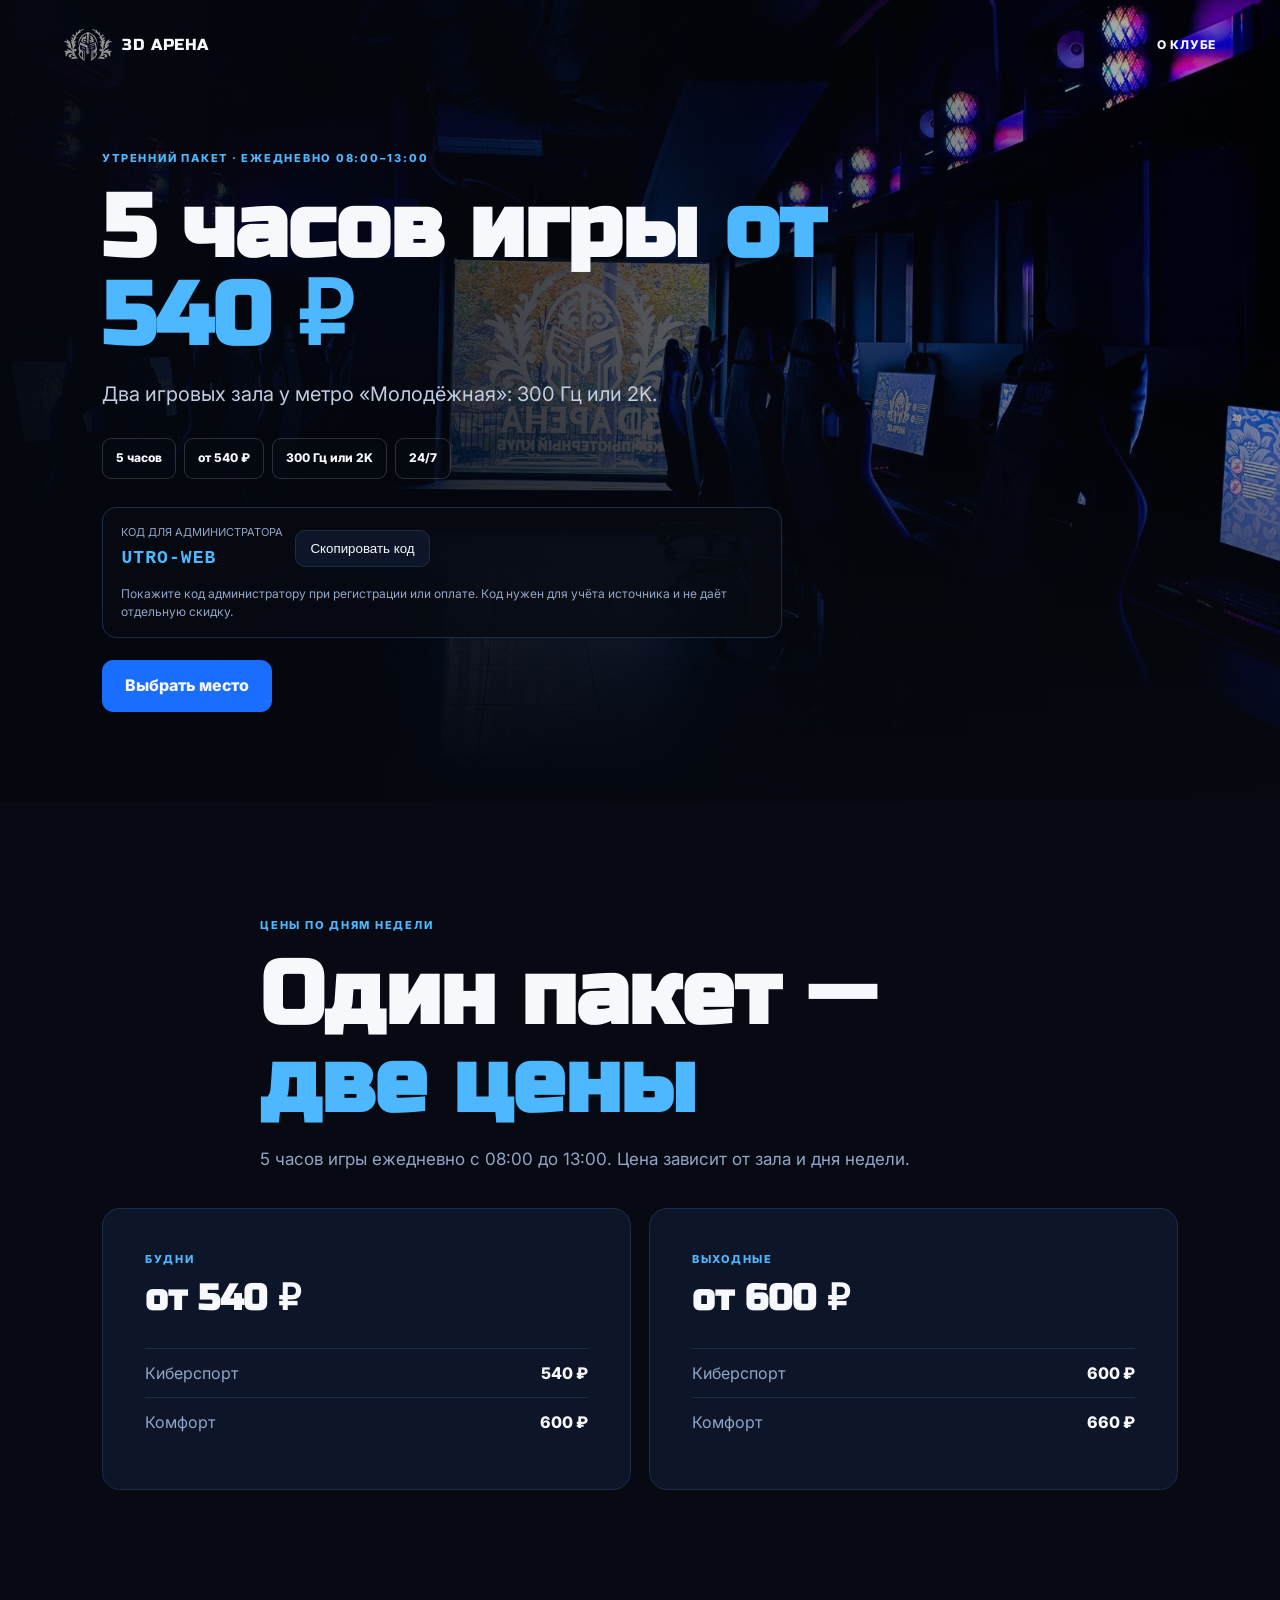
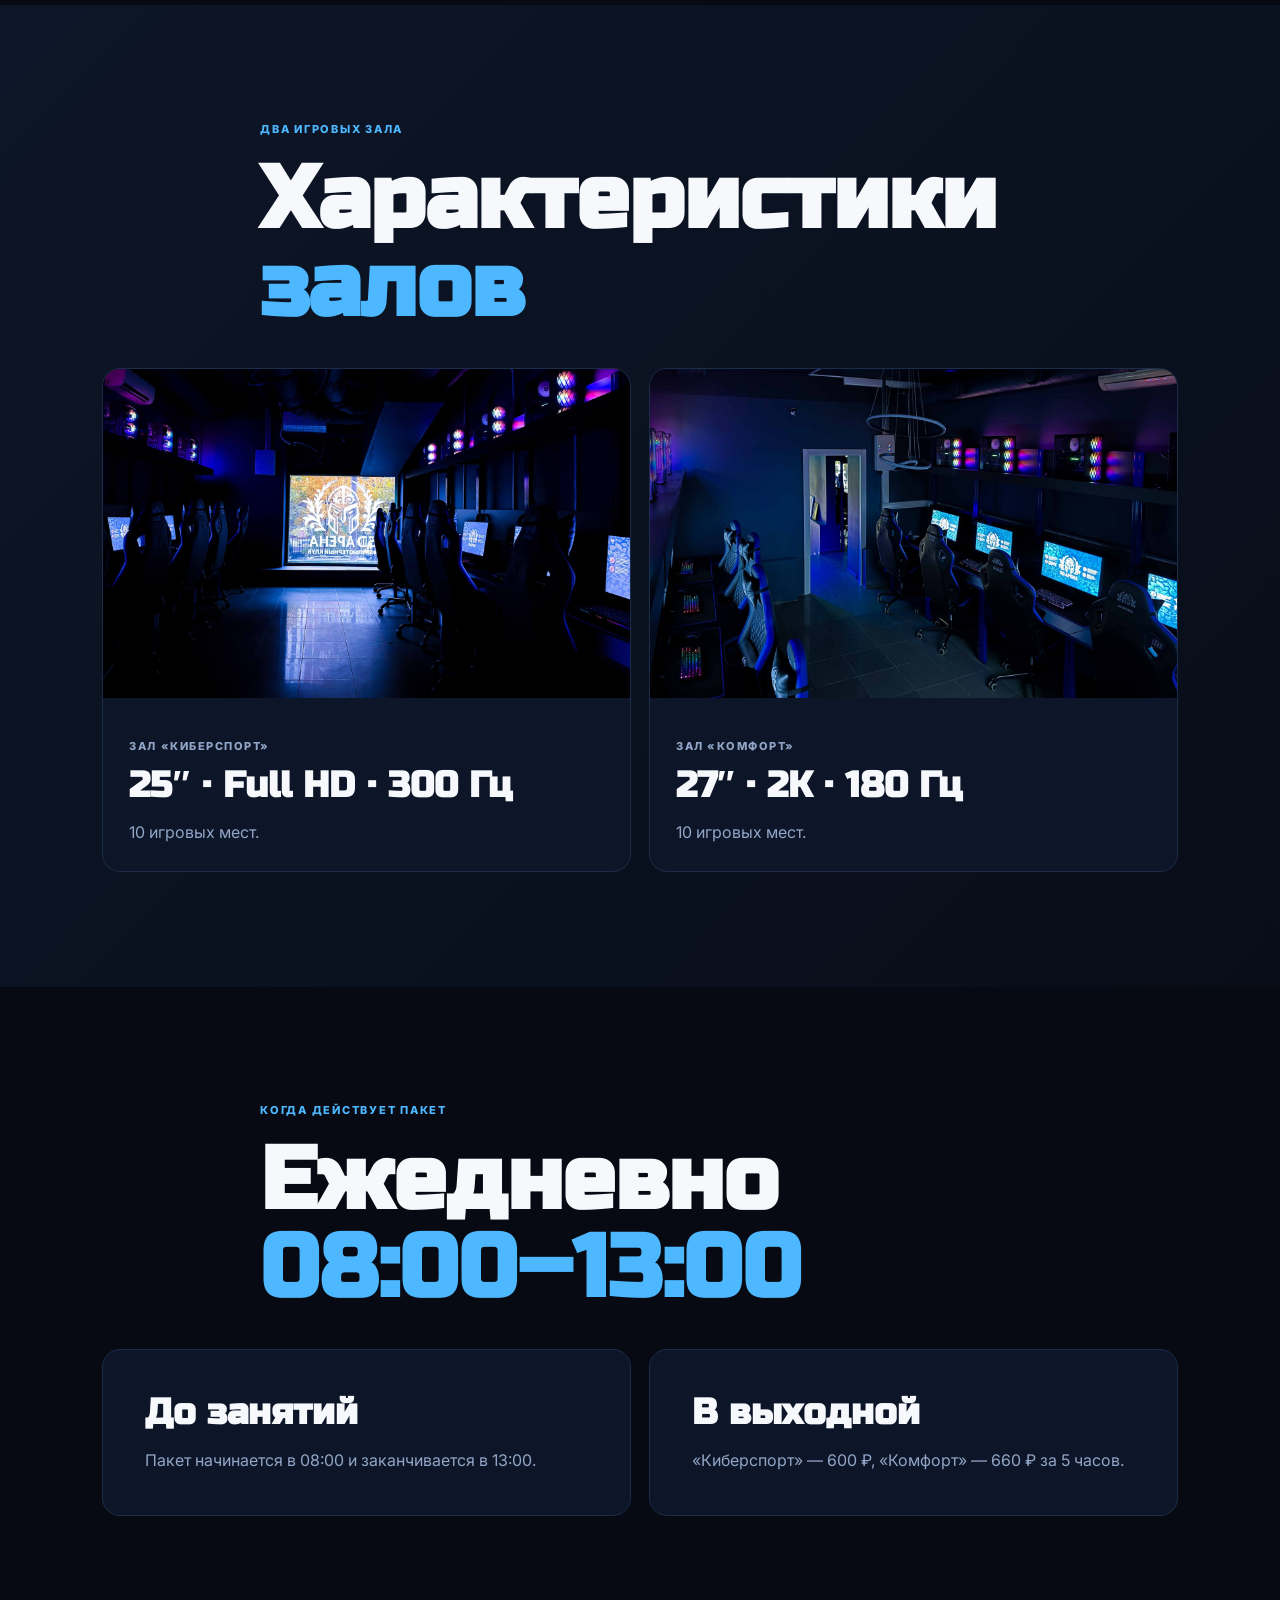
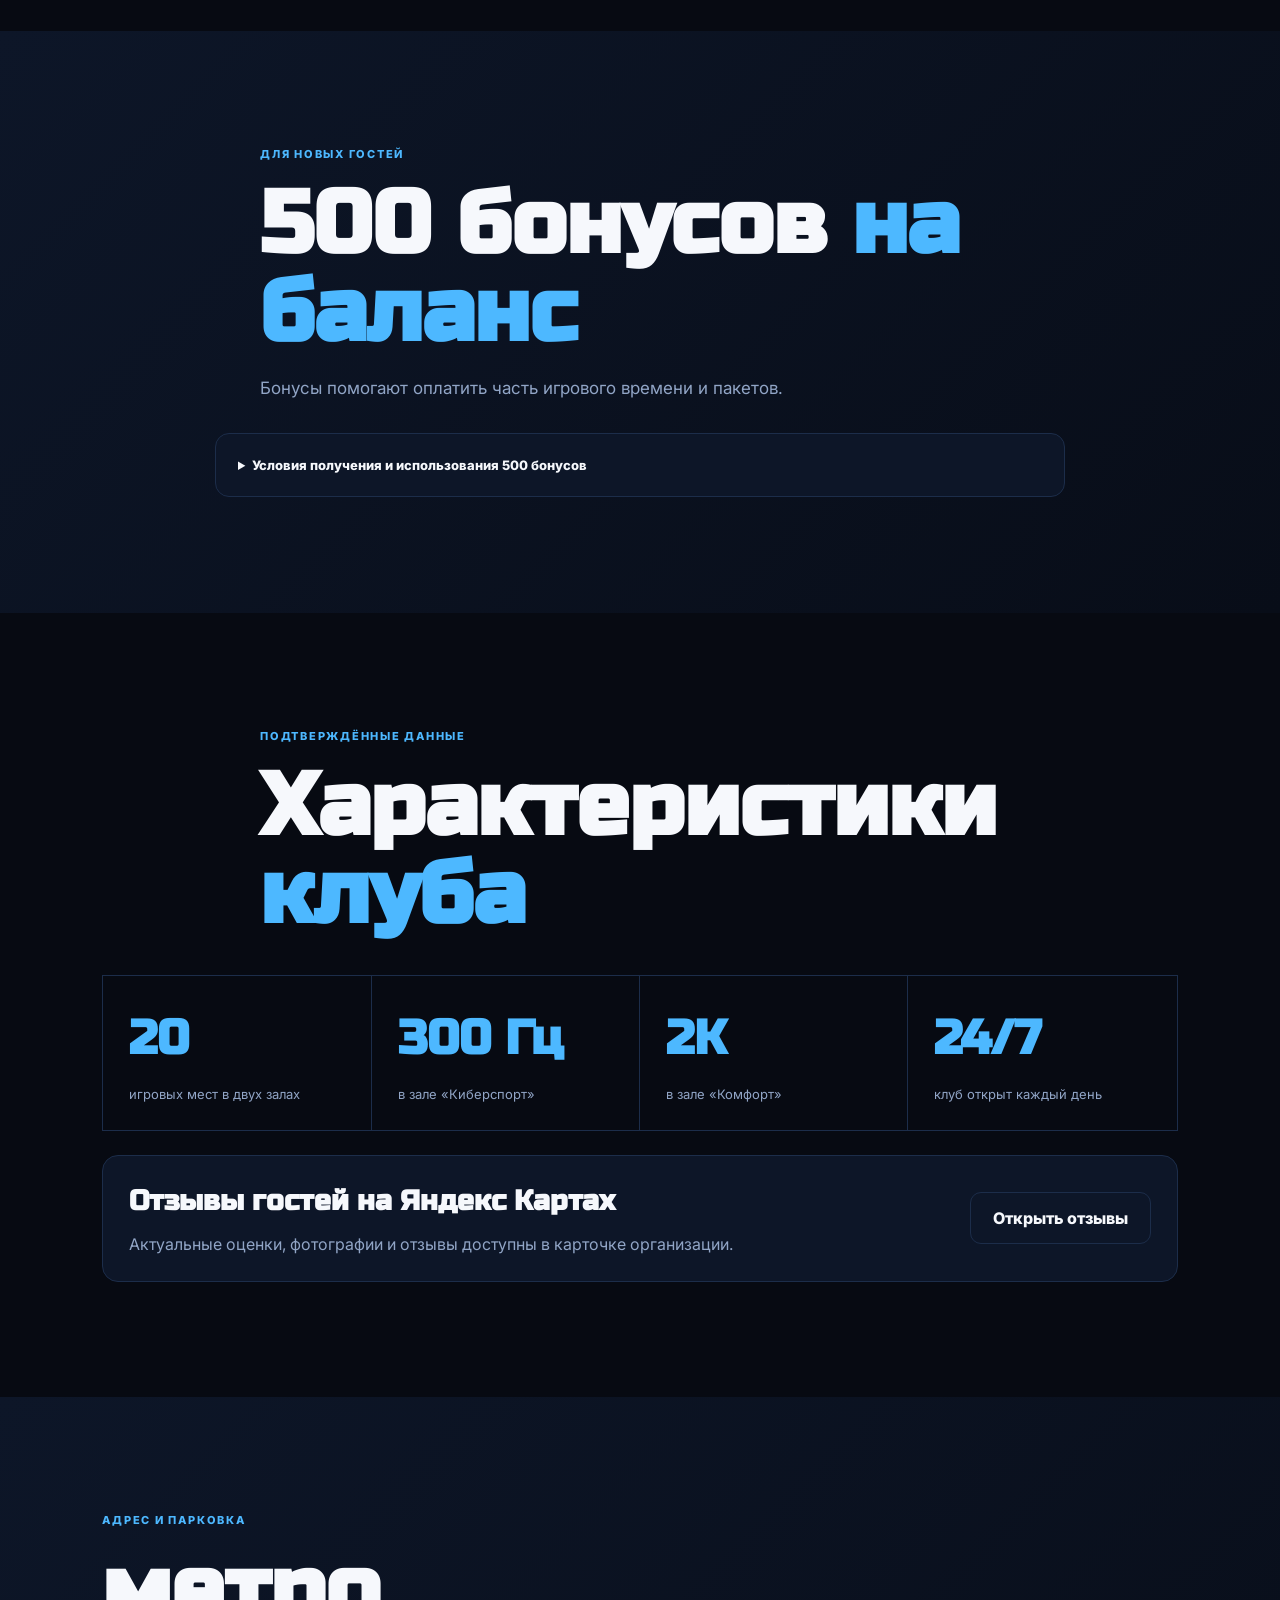
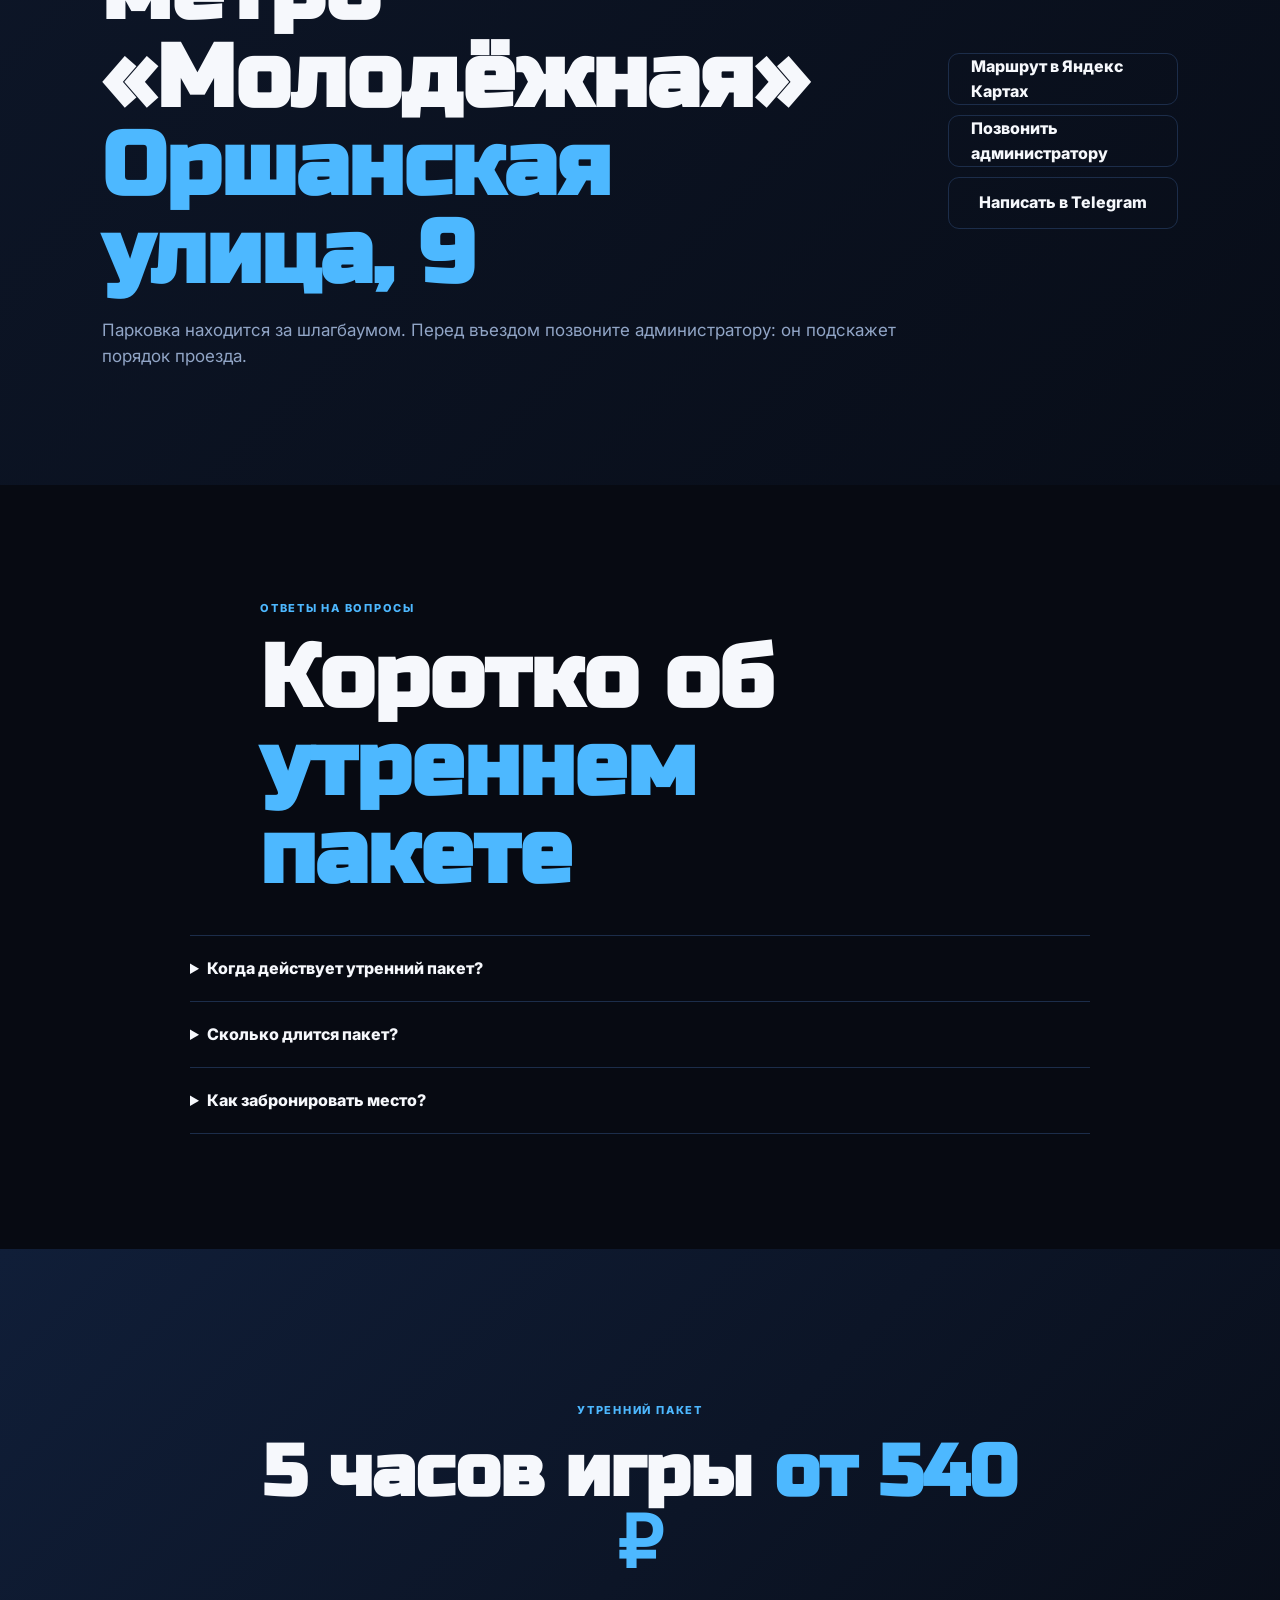
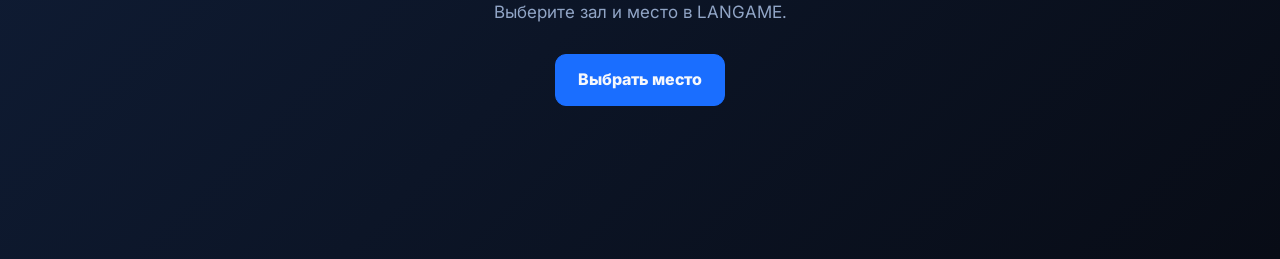
==== utro/index.html @ fc2638ef "feat(marketing): add production morning package landing" ====
<!doctype html>
<html lang="ru">
<head>
  <meta charset="utf-8">
  <meta name="viewport" content="width=device-width,initial-scale=1">
  <meta name="robots" content="index,follow">
  <meta name="theme-color" content="#070a12">
  <title>Утренний пакет — 5 часов от 540 ₽ | 3D АРЕНА</title>
  <meta name="description" content="Утренний пакет 3D АРЕНЫ: 5 часов с 08:00 до 13:00 от 540 ₽. Два игровых зала у метро Молодёжная.">
  <link rel="canonical" href="https://3d-arena.ru/utro/">
  <link rel="icon" href="../favicon.ico">
  <link rel="preconnect" href="https://fonts.googleapis.com">
  <link rel="preconnect" href="https://fonts.gstatic.com" crossorigin>
  <link rel="stylesheet" href="https://fonts.googleapis.com/css2?family=Inter:wght@400;500;600;700;800&family=Russo+One&display=swap">
  <link rel="stylesheet" href="../assets/css/landing.css?v=20260807-1">
  <link rel="stylesheet" href="../assets/css/morning.css?v=20260808-4">
  <script>window.ARENA_METRIKA_ID=110895058;window.ARENA_VK_PIXEL_ID="3781383";</script>
  <!-- Yandex Metrica tag -->
  <script>
    (function(m,e,t,r,i,k,a){m[i]=m[i]||function(){(m[i].a=m[i].a||[]).push(arguments)};
    m[i].l=1*new Date();k=e.createElement(t),a=e.getElementsByTagName(t)[0],k.async=1,k.src=r,a.parentNode.insertBefore(k,a)})
    (window,document,"script","https://mc.yandex.ru/metrika/tag.js","ym");
    ym(110895058,"init",{clickmap:true,trackLinks:true,accurateTrackBounce:true,webvisor:true});
  </script>
  <!-- /Yandex Metrica tag -->
</head>
<body data-page="morning">
  <noscript><div><img src="https://mc.yandex.ru/watch/110895058" style="position:absolute;left:-9999px" alt=""></div></noscript>
  <noscript><div><img src="https://top-fwz1.mail.ru/counter?id=3781383;js=na" style="position:absolute;left:-9999px" alt=""></div></noscript>
  <nav class="lp-nav" aria-label="Навигация утреннего пакета">
    <a class="lp-logo" href="../index.html" aria-label="3D АРЕНА — главная">
      <img src="../assets/brand/mark.svg" alt="">
      <span>3D АРЕНА</span>
    </a>
    <a class="lp-back" href="../index.html">О клубе</a>
  </nav>

  <main>
    <section class="morning-hero" id="morning-offer" aria-labelledby="morning-title">
      <img class="morning-hero__media" src="../images/gallery/hall-01.jpg" alt="Зал «Киберспорт» в 3D АРЕНЕ" width="1600" height="1200" fetchpriority="high">
      <div class="morning-hero__veil" aria-hidden="true"></div>
      <div class="morning-hero__copy">
        <div class="eyebrow">Утренний пакет · ежедневно 08:00–13:00</div>
        <h1 id="morning-title">5 часов игры <em>от 540 ₽</em></h1>
        <p class="morning-lead" data-segment-copy>Два игровых зала у метро «Молодёжная»: 300 Гц или 2K.</p>
        <div class="facts" aria-label="Условия утреннего пакета"><span>5 часов</span><span>от 540 ₽</span><span>300 Гц или 2K</span><span>24/7</span></div>
        <div class="morning-source" aria-label="Код источника визита">
          <div><span>Код для администратора</span><code data-source-code>UTRO-WEB</code></div>
          <button type="button" data-copy-source>Скопировать код</button>
          <p>Покажите код администратору при регистрации или оплате. Код нужен для учёта источника и не даёт отдельную скидку.</p>
        </div>
        <a class="btn btn--primary" data-track="morning_booking_top" href="https://langame.ru/799456996_computerniy_club_3d-arena_moskva/booking" rel="noopener" target="_blank">Выбрать место</a>
      </div>
    </section>

    <section class="morning-section" id="morning-prices" aria-labelledby="prices-title">
      <div class="morning-heading"><div class="eyebrow">Цены по дням недели</div><h2 id="prices-title">Один пакет — <em>две цены</em></h2><p>5 часов игры ежедневно с 08:00 до 13:00. Цена зависит от зала и дня недели.</p></div>
      <div class="morning-price-grid">
        <article class="morning-card"><p class="morning-card__label">Будни</p><h3>от 540 ₽</h3><dl><div><dt>Киберспорт</dt><dd>540 ₽</dd></div><div><dt>Комфорт</dt><dd>600 ₽</dd></div></dl></article>
        <article class="morning-card"><p class="morning-card__label">Выходные</p><h3>от 600 ₽</h3><dl><div><dt>Киберспорт</dt><dd>600 ₽</dd></div><div><dt>Комфорт</dt><dd>660 ₽</dd></div></dl></article>
      </div>
    </section>

    <section class="morning-section morning-section--surface" id="morning-halls" aria-labelledby="halls-title">
      <div class="morning-heading"><div class="eyebrow">Два игровых зала</div><h2 id="halls-title">Характеристики <em>залов</em></h2></div>
      <div class="morning-hall-grid">
        <article class="morning-hall-card"><img src="../images/gallery/hall-01.jpg" alt="Игровые места зала «Киберспорт»" width="1600" height="1200" loading="lazy"><div><p class="morning-card__label">Зал «Киберспорт»</p><h3>25″ · Full HD · 300 Гц</h3><p>10 игровых мест.</p></div></article>
        <article class="morning-hall-card"><img src="../images/gallery/hall-15.jpg" alt="Игровые места зала «Комфорт»" width="1600" height="1200" loading="lazy"><div><p class="morning-card__label">Зал «Комфорт»</p><h3>27″ · 2K · 180 Гц</h3><p>10 игровых мест.</p></div></article>
      </div>
    </section>

    <section class="morning-section" id="morning-audiences" aria-labelledby="audiences-title">
      <div class="morning-heading"><div class="eyebrow">Когда действует пакет</div><h2 id="audiences-title">Ежедневно <em>08:00–13:00</em></h2></div>
      <div class="morning-audience-grid"><article class="morning-card"><h3>До занятий</h3><p>Пакет начинается в 08:00 и заканчивается в 13:00.</p></article><article class="morning-card"><h3>В выходной</h3><p>«Киберспорт» — 600 ₽, «Комфорт» — 660 ₽ за 5 часов.</p></article></div>
    </section>

    <section class="morning-section morning-section--surface" id="morning-bonus" aria-labelledby="bonus-title">
      <div class="morning-heading"><div class="eyebrow">Для новых гостей</div><h2 id="bonus-title">500 бонусов <em>на баланс</em></h2><p>Бонусы помогают оплатить часть игрового времени и пакетов.</p></div>
      <details class="morning-disclosure" data-track-on-open="morning_bonus_terms">
        <summary>Условия получения и использования 500 бонусов</summary>
        <p>500 бонусов доступны после полной регистрации у администратора. Для активации пройдите регистрацию и предъявите документ, подтверждающий личность и возраст. Бонусами можно оплатить до 50% игрового времени и пакетов, кроме ночных.</p>
      </details>
    </section>

    <section class="morning-section" id="morning-proof" aria-labelledby="proof-title">
      <div class="morning-heading"><div class="eyebrow">Подтверждённые данные</div><h2 id="proof-title">Характеристики <em>клуба</em></h2></div>
      <div class="morning-proof"><div><strong>20</strong><span>игровых мест в двух залах</span></div><div><strong>300 Гц</strong><span>в зале «Киберспорт»</span></div><div><strong>2K</strong><span>в зале «Комфорт»</span></div><div><strong>24/7</strong><span>клуб открыт каждый день</span></div></div>
      <aside class="morning-review" aria-label="Отзывы о клубе">
        <div><h3>Отзывы гостей на Яндекс Картах</h3><p>Актуальные оценки, фотографии и отзывы доступны в карточке организации.</p></div>
        <a class="btn" data-track="morning_yandex_reviews" href="https://yandex.ru/maps/org/3d_arena/107910722858/" rel="noopener" target="_blank">Открыть отзывы</a>
      </aside>
    </section>

    <section class="morning-section morning-section--surface" id="morning-route" aria-labelledby="route-title">
      <div class="morning-route"><div><div class="eyebrow">Адрес и парковка</div><h2 id="route-title">метро «Молодёжная»<br><em>Оршанская улица, 9</em></h2><p>Парковка находится за шлагбаумом. Перед въездом позвоните администратору: он подскажет порядок проезда.</p></div><div class="morning-route__actions"><a class="btn" data-track="morning_route" href="https://yandex.ru/maps/org/3d_arena/107910722858/" rel="noopener" target="_blank">Маршрут в Яндекс Картах</a><a class="btn" data-track="morning_call" href="tel:+79259359344">Позвонить администратору</a><a class="btn" data-track="morning_telegram" href="https://t.me/IIIDArena" rel="noopener" target="_blank">Написать в Telegram</a></div></div>
    </section>

    <section class="morning-section" id="morning-faq" aria-labelledby="faq-title">
      <div class="morning-heading"><div class="eyebrow">Ответы на вопросы</div><h2 id="faq-title">Коротко об <em>утреннем пакете</em></h2></div>
      <div class="morning-faq"><details><summary>Когда действует утренний пакет?</summary><p>Ежедневно с 08:00 до 13:00.</p></details><details><summary>Сколько длится пакет?</summary><p>Пакет рассчитан на 5 часов игры.</p></details><details><summary>Как забронировать место?</summary><p>Выберите место в LANGAME или свяжитесь с администратором.</p></details></div>
    </section>

    <section class="morning-final" aria-labelledby="final-title"><div><div class="eyebrow">Утренний пакет</div><h2 id="final-title">5 часов игры <em>от 540 ₽</em></h2><p>Выберите зал и место в LANGAME.</p><a class="btn btn--primary" data-track="morning_booking_bottom" href="https://langame.ru/799456996_computerniy_club_3d-arena_moskva/booking" rel="noopener" target="_blank">Выбрать место</a></div></section>
  </main>
  <script src="../assets/js/vk-pixel.js?v=20260808-1"></script>
  <script src="../assets/js/landing.js?v=20260725-1"></script>
  <script type="module" src="../assets/js/morning.js?v=20260808-2"></script>
</body>
</html>
---- assets/css/landing.css ----
:root{--bg:#070a12;--panel:#0d1628;--text:#f6f8fc;--muted:#91a5c6;--accent:#1a6eff;--glow:#4db8ff;--border:#1c2d4a;--head:"Russo One",sans-serif;--body:Inter,sans-serif}*{box-sizing:border-box;margin:0;padding:0}html{scroll-behavior:smooth}body{background:var(--bg);color:var(--text);font-family:var(--body);line-height:1.55}a{color:inherit;text-decoration:none}.lp-nav{position:absolute;z-index:4;top:0;left:0;right:0;display:flex;justify-content:space-between;align-items:center;padding:24px clamp(20px,5vw,72px)}.lp-logo{display:flex;gap:10px;align-items:center;font-family:var(--head);letter-spacing:.04em}.lp-logo img{width:48px;height:42px}.lp-back{font-size:12px;font-weight:800;letter-spacing:.06em;text-transform:uppercase}.lp-hero{position:relative;display:grid;align-items:end;min-height:780px;padding:150px clamp(20px,8vw,130px) 90px;overflow:hidden}.lp-hero__image,.lp-hero__veil{position:absolute;inset:0}.lp-hero__image{width:100%;height:100%;object-fit:cover}.lp-hero__veil{background:linear-gradient(90deg,rgba(4,7,14,.98) 0%,rgba(4,7,14,.75) 50%,rgba(4,7,14,.18)),linear-gradient(0deg,rgba(4,7,14,.96),transparent 60%)}.lp-hero__copy{position:relative;z-index:2;max-width:780px}.eyebrow{color:var(--glow);font-size:11px;font-weight:800;letter-spacing:.16em;text-transform:uppercase}.lp-hero h1{margin:18px 0;font-family:var(--head);font-size:clamp(46px,7vw,92px);line-height:.98}.lp-hero h1 em{color:var(--glow);font-style:normal}.lp-lead{max-width:680px;color:#c1cde0;font-size:clamp(16px,2vw,20px)}.facts{display:flex;flex-wrap:wrap;gap:8px;margin:28px 0}.facts span{padding:10px 13px;border:1px solid rgba(255,255,255,.16);border-radius:9px;background:rgba(7,10,18,.5);font-size:12px;font-weight:800}.actions{display:flex;flex-wrap:wrap;gap:10px}.btn{display:inline-flex;justify-content:center;align-items:center;min-height:52px;padding:0 22px;border:1px solid var(--border);border-radius:11px;font-weight:800}.btn--primary{border-color:var(--accent);background:var(--accent)}.lp-section{padding:clamp(70px,9vw,120px) clamp(20px,8vw,130px)}.lp-grid{display:grid;grid-template-columns:.8fr 1.2fr;gap:clamp(35px,7vw,100px);max-width:1260px;margin:0 auto}.lp-section h2{font-family:var(--head);font-size:clamp(32px,5vw,58px);line-height:1.08}.specs{display:grid;grid-template-columns:1fr 1fr;border:1px solid var(--border)}.spec{padding:24px;border-right:1px solid var(--border);border-bottom:1px solid var(--border)}.spec:nth-child(2n){border-right:0}.spec:nth-last-child(-n+2){border-bottom:0}.spec small{display:block;margin-bottom:8px;color:var(--glow);font-size:10px;font-weight:800;letter-spacing:.12em;text-transform:uppercase}.spec strong{font-family:var(--head);font-size:18px}.lp-end{position:relative;overflow:hidden;text-align:center;background:linear-gradient(135deg,#101e38,#080c16)}.lp-end>div{max-width:760px;margin:auto}.lp-end p{margin:18px auto 28px;color:var(--muted)}.lp-note{margin-top:18px;color:var(--muted);font-size:12px}.lp-footer{display:flex;justify-content:space-between;gap:20px;padding:28px clamp(20px,8vw,130px);border-top:1px solid var(--border);color:var(--muted);font-size:12px}@media(max-width:760px){.lp-nav{padding-top:18px}.lp-hero{min-height:720px;padding-top:130px}.lp-hero__veil{background:linear-gradient(180deg,rgba(4,7,14,.48),rgba(4,7,14,.95) 68%)}.lp-grid{grid-template-columns:1fr}.specs{grid-template-columns:1fr}.spec,.spec:nth-child(2n),.spec:nth-last-child(-n+2){border-right:0;border-bottom:1px solid var(--border)}.spec:last-child{border-bottom:0}.actions{display:grid}.lp-footer{flex-direction:column}}
---- assets/css/morning.css ----
.morning-hero{position:relative;min-height:760px;display:grid;align-items:end;padding:150px clamp(20px,8vw,130px) 90px;overflow:hidden}.morning-hero__media{position:absolute;inset:0;width:100%;height:100%;object-fit:cover}.morning-hero__veil{position:absolute;inset:0;background:linear-gradient(90deg,rgba(4,7,14,.98),rgba(4,7,14,.62) 62%,rgba(4,7,14,.22)),linear-gradient(0deg,#070a12,transparent 58%)}.morning-hero__copy{position:relative;z-index:1;max-width:780px}.morning-hero h1,.morning-heading h2,.morning-route h2,.morning-final h2{margin:18px 0;font-family:var(--head);font-size:clamp(44px,7vw,88px);line-height:1}.morning-hero h1 em,.morning-heading h2 em,.morning-route h2 em,.morning-final h2 em{color:var(--glow);font-style:normal}.morning-lead{max-width:680px;color:#c1cde0;font-size:clamp(16px,2vw,20px)}.morning-section{padding:clamp(70px,9vw,120px) clamp(20px,8vw,130px)}.morning-section--surface{background:linear-gradient(135deg,#0d1628,#080d18)}.morning-heading{max-width:760px;margin:0 auto}.morning-heading>p,.morning-route p,.morning-final p{color:var(--muted);font-size:17px}.morning-price-grid,.morning-hall-grid,.morning-audience-grid{display:grid;grid-template-columns:repeat(2,minmax(0,1fr));gap:18px;max-width:1180px;margin:36px auto 0}.morning-card{padding:clamp(24px,4vw,42px);border:1px solid var(--border);border-radius:18px;background:var(--panel)}.morning-card__label{margin-bottom:10px;color:var(--glow);font-size:11px;font-weight:800;letter-spacing:.14em;text-transform:uppercase}.morning-card h3,.morning-hall-card h3{font-family:var(--head);font-size:clamp(24px,3vw,36px);line-height:1.15}.morning-card p:not(.morning-card__label),.morning-hall-card p{margin-top:14px;color:var(--muted)}.morning-card dl{margin-top:28px}.morning-card dl div{display:flex;justify-content:space-between;padding:12px 0;border-top:1px solid var(--border)}.morning-card dt{color:var(--muted)}.morning-card dd{font-weight:800}.morning-hall-card{overflow:hidden;border:1px solid var(--border);border-radius:18px;background:var(--panel)}.morning-hall-card img{display:block;width:100%;height:auto;aspect-ratio:16/10;object-fit:cover}.morning-hall-card div{padding:26px}.morning-disclosure{max-width:850px;margin:32px auto 0;padding:20px 22px;border:1px solid var(--border);border-radius:14px;background:var(--panel);color:var(--muted);font-size:13px;line-height:1.7}.morning-disclosure summary{cursor:pointer;color:var(--text);font-weight:800}.morning-disclosure p{margin-top:14px}.morning-proof{display:grid;grid-template-columns:repeat(4,1fr);max-width:1180px;margin:36px auto 0;border:1px solid var(--border)}.morning-proof div{padding:26px;border-right:1px solid var(--border)}.morning-proof div:last-child{border:0}.morning-proof strong,.morning-proof span{display:block}.morning-proof strong{font-family:var(--head);font-size:clamp(28px,4vw,48px);color:var(--glow)}.morning-proof span{margin-top:8px;color:var(--muted);font-size:13px}.morning-route{display:flex;justify-content:space-between;gap:40px;max-width:1180px;margin:auto}.morning-route__actions{display:grid;align-content:center;gap:10px;min-width:230px}.morning-faq{max-width:900px;margin:36px auto 0}.morning-faq details{padding:20px 0;border-top:1px solid var(--border)}.morning-faq details:last-child{border-bottom:1px solid var(--border)}.morning-faq summary{cursor:pointer;font-weight:800}.morning-faq p{margin-top:12px;color:var(--muted)}.morning-final{padding:clamp(80px,12vw,160px) 20px;text-align:center;background:linear-gradient(135deg,#101e38,#080c16)}.morning-final>div{max-width:760px;margin:auto}.morning-final p{margin:18px auto 28px}.morning-final h2{font-size:clamp(40px,6vw,72px)}
.morning-source{display:flex;align-items:center;flex-wrap:wrap;gap:12px;max-width:680px;margin:22px 0;padding:16px 18px;border:1px solid var(--border);border-radius:14px;background:rgba(7,10,18,.82)}.morning-source div{display:grid;gap:4px}.morning-source span{color:var(--muted);font-size:11px;text-transform:uppercase}.morning-source code{color:var(--glow);font-size:18px;font-weight:800;letter-spacing:.06em;user-select:all}.morning-source button{padding:10px 14px;border:1px solid var(--border);border-radius:10px;background:var(--panel);color:var(--text);cursor:pointer}.morning-source p{flex-basis:100%;margin:0;color:var(--muted);font-size:12px;line-height:1.5}.morning-review{display:flex;align-items:center;justify-content:space-between;gap:24px;max-width:1180px;margin:24px auto 0;padding:24px 26px;border:1px solid var(--border);border-radius:16px;background:var(--panel)}.morning-review h3{font-family:var(--head);font-size:clamp(20px,3vw,28px)}.morning-review p{margin-top:8px;color:var(--muted)}
@media(max-width:760px){.morning-heading h2,.morning-route h2{font-size:clamp(32px,10vw,40px)}.morning-price-grid,.morning-hall-grid,.morning-audience-grid{grid-template-columns:1fr}.morning-hero{min-height:720px;padding-top:130px}.morning-hero__veil{background:linear-gradient(180deg,rgba(4,7,14,.38),#070a12 72%)}.morning-proof{grid-template-columns:1fr 1fr}.morning-proof div:nth-child(2){border-right:0}.morning-proof div:nth-child(-n+2){border-bottom:1px solid var(--border)}.morning-route{display:block}.morning-route__actions{margin-top:28px}.morning-route__actions .btn{width:100%}.morning-source{align-items:stretch}.morning-source button{margin-left:auto}.morning-review{align-items:stretch;flex-direction:column}.morning-review .btn{width:100%}}
@media(max-width:520px){.morning-hero h1{font-size:clamp(36px,13vw,52px)}.morning-heading h2,.morning-route h2,.morning-final h2{overflow-wrap:anywhere}.morning-section{padding-left:16px;padding-right:16px}.morning-proof div{min-width:0;padding:20px 16px}.morning-source{min-width:0}.morning-source code{overflow-wrap:anywhere}}
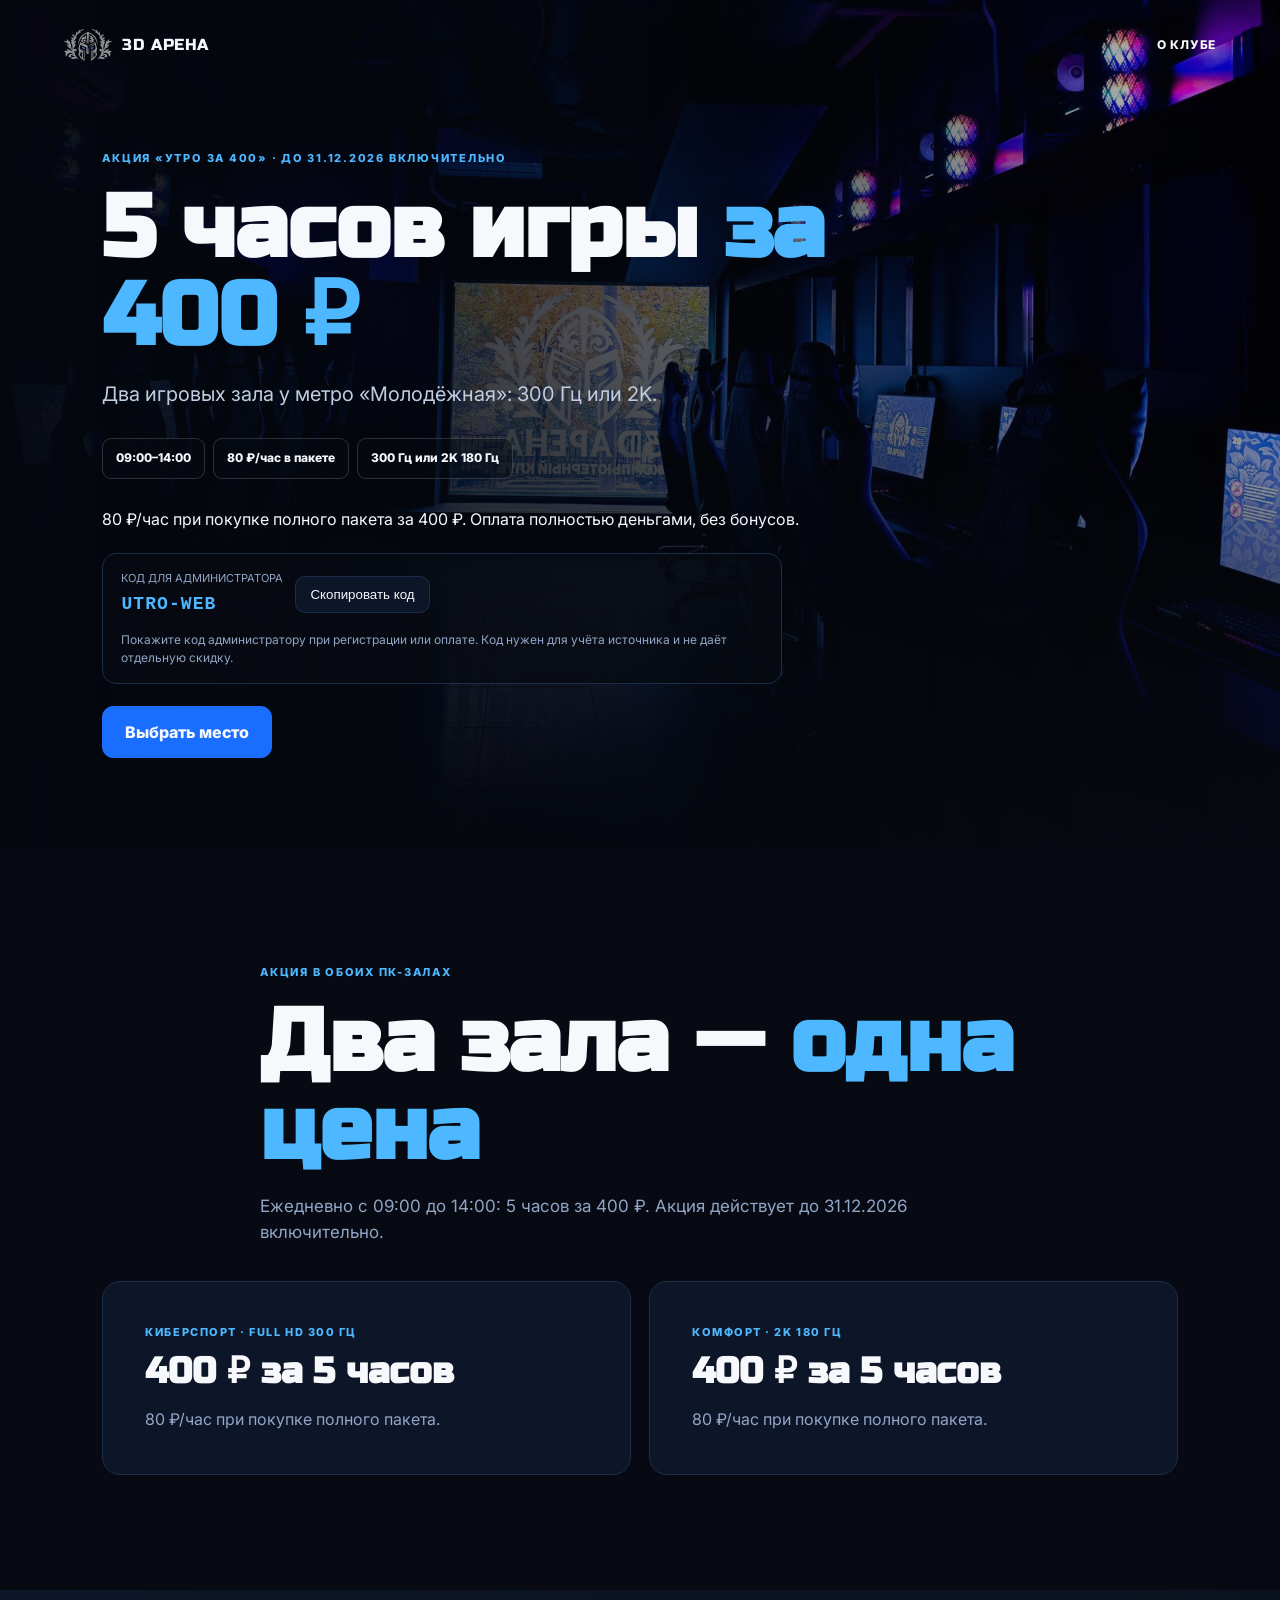
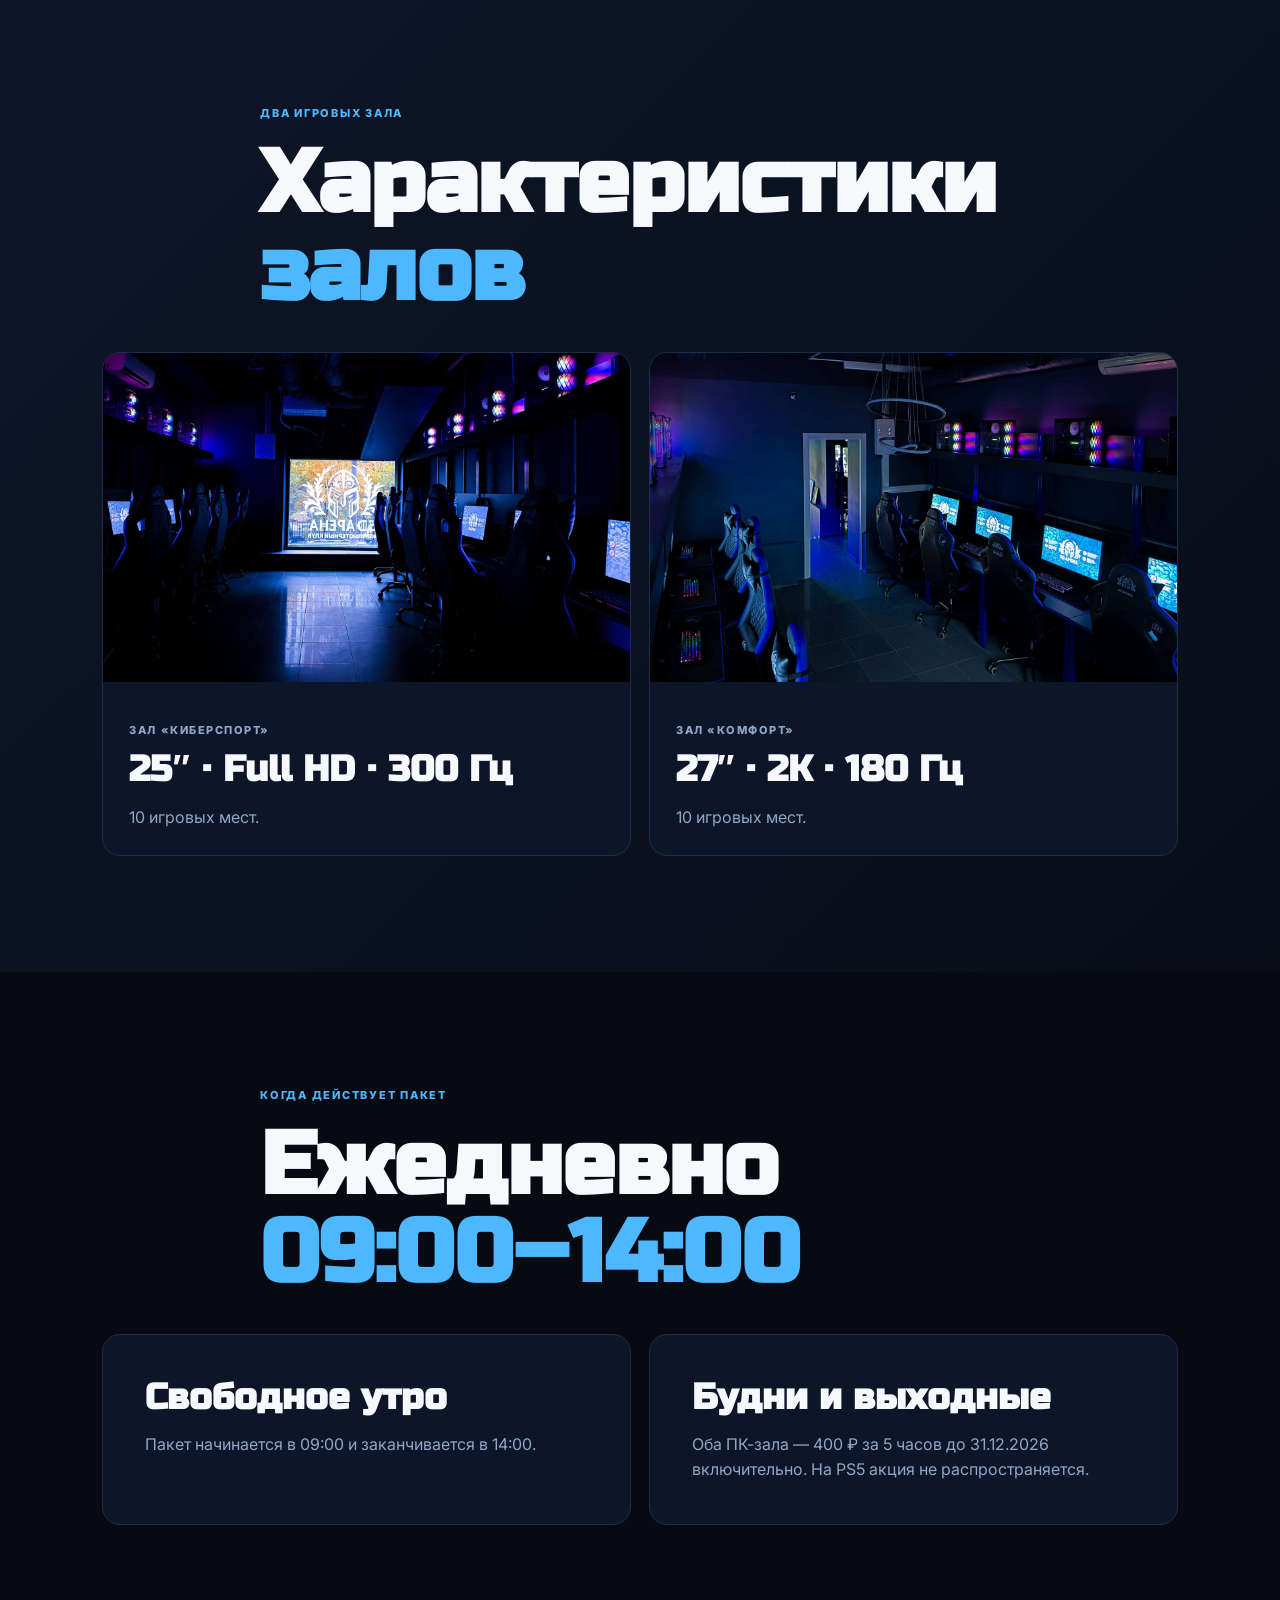
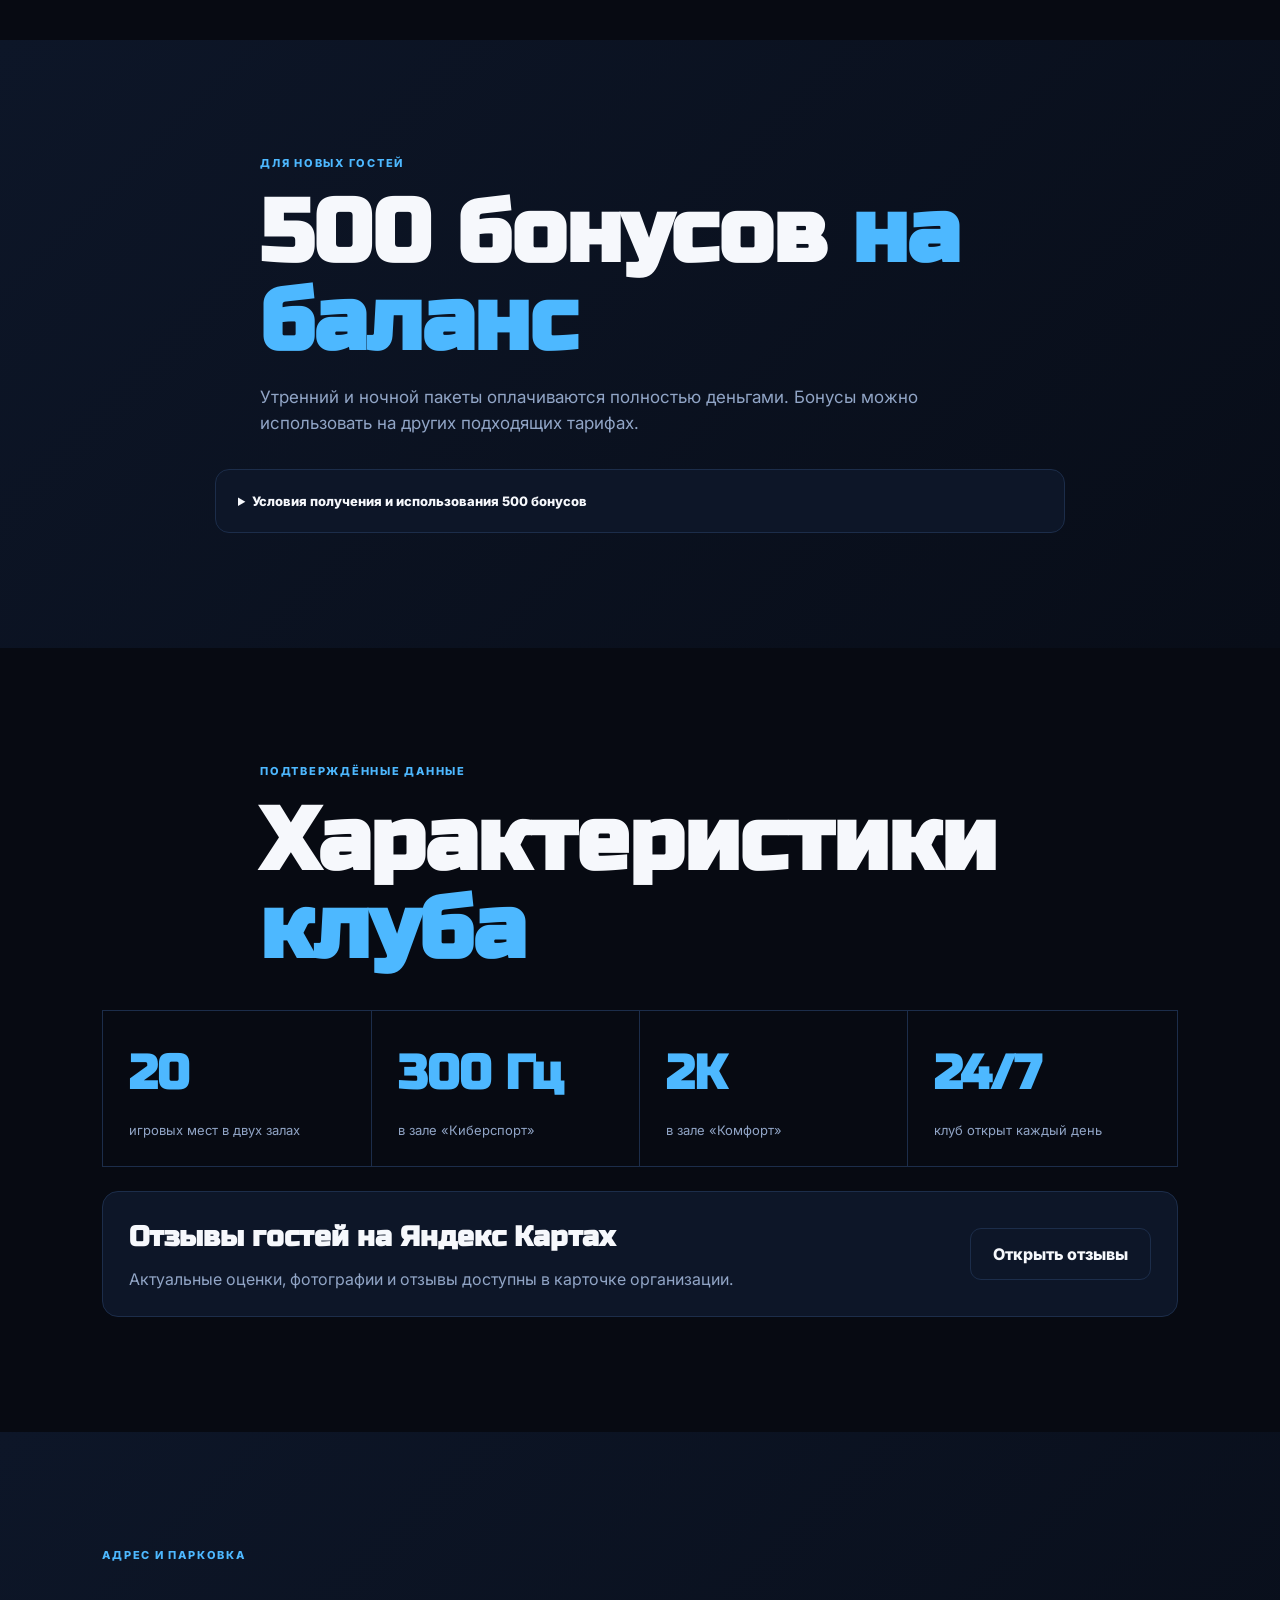
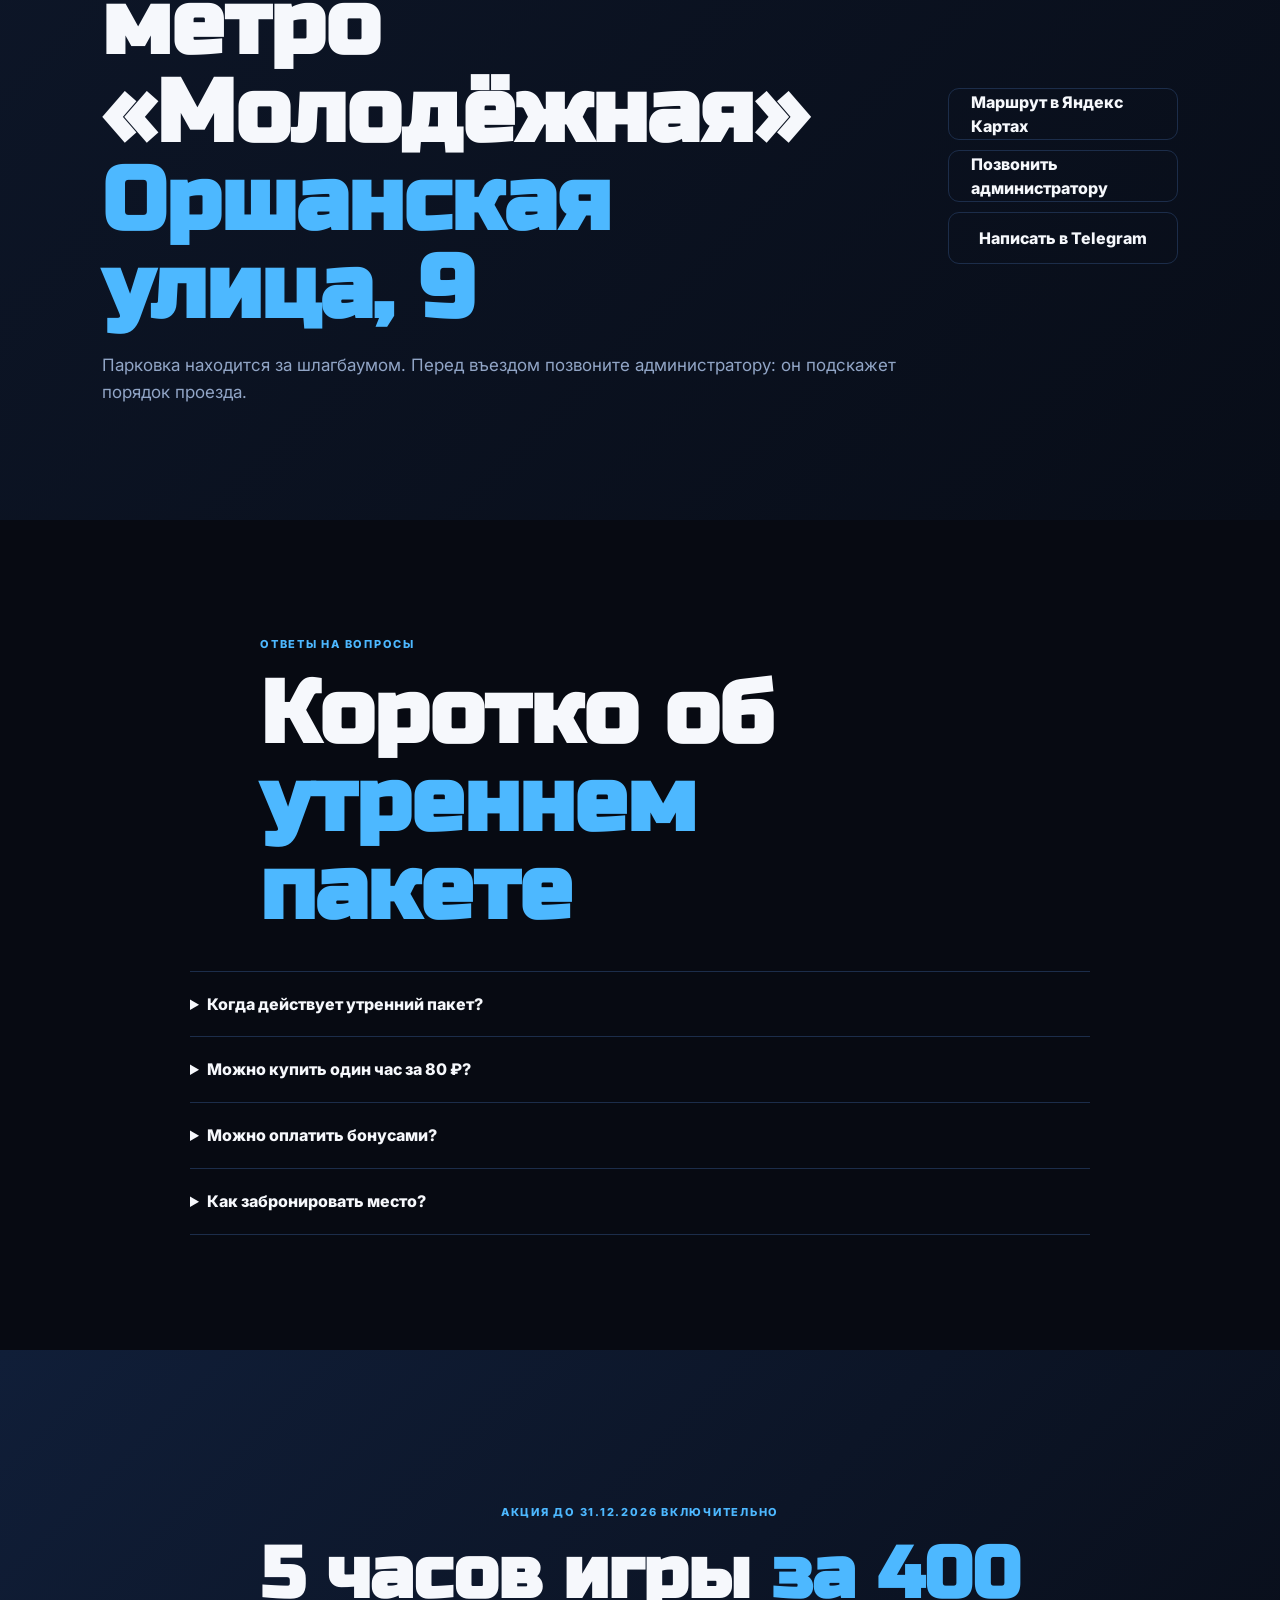
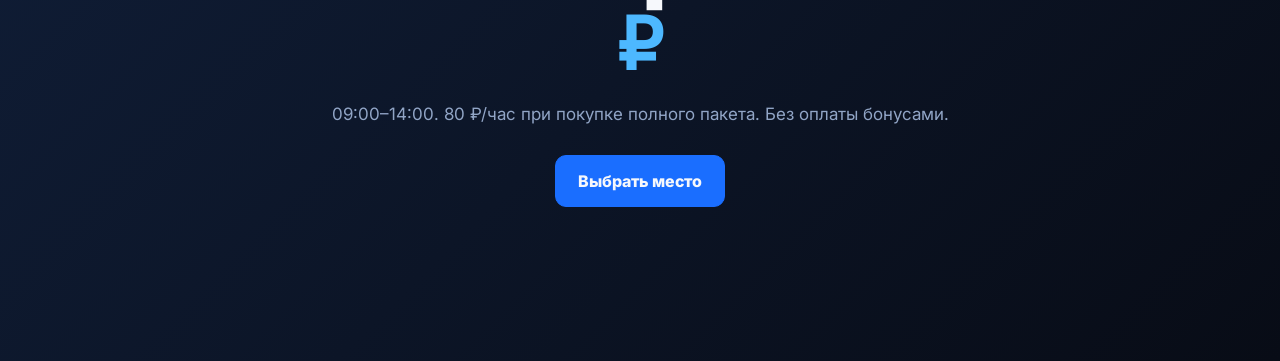
==== commit 432f9345: "Обновить акцию Утро за 400 до конца 2026 года" ====
--- a/utro/index.html
+++ b/utro/index.html
@@ -5,8 +5,8 @@
   <meta name="viewport" content="width=device-width,initial-scale=1">
   <meta name="robots" content="index,follow">
   <meta name="theme-color" content="#070a12">
-  <title>Утренний пакет — 5 часов от 540 ₽ | 3D АРЕНА</title>
-  <meta name="description" content="Утренний пакет 3D АРЕНЫ: 5 часов с 08:00 до 13:00 от 540 ₽. Два игровых зала у метро Молодёжная.">
+  <title>Акция «Утро за 400» — 5 часов, 80 ₽/час | 3D АРЕНА</title>
+  <meta name="description" content="Акция до 31.12.2026: 5 часов с 09:00 до 14:00 за 400 ₽ в обоих ПК-залах. 80 ₽/час при покупке полного пакета. Оплата деньгами, без бонусов.">
   <link rel="canonical" href="https://3d-arena.ru/utro/">
   <link rel="icon" href="../favicon.ico">
   <link rel="preconnect" href="https://fonts.googleapis.com">
@@ -40,10 +40,11 @@
       <img class="morning-hero__media" src="../images/gallery/hall-01.jpg" alt="Зал «Киберспорт» в 3D АРЕНЕ" width="1600" height="1200" fetchpriority="high">
       <div class="morning-hero__veil" aria-hidden="true"></div>
       <div class="morning-hero__copy">
-        <div class="eyebrow">Утренний пакет · ежедневно 08:00–13:00</div>
-        <h1 id="morning-title">5 часов игры <em>от 540 ₽</em></h1>
+        <div class="eyebrow">Акция «Утро за 400» · до 31.12.2026 включительно</div>
+        <h1 id="morning-title">5 часов игры <em>за 400 ₽</em></h1>
         <p class="morning-lead" data-segment-copy>Два игровых зала у метро «Молодёжная»: 300 Гц или 2K.</p>
-        <div class="facts" aria-label="Условия утреннего пакета"><span>5 часов</span><span>от 540 ₽</span><span>300 Гц или 2K</span><span>24/7</span></div>
+        <div class="facts" aria-label="Условия утреннего пакета"><span>09:00–14:00</span><span>80 ₽/час в пакете</span><span>300 Гц или 2K 180 Гц</span></div>
+        <p>80 ₽/час при покупке полного пакета за 400 ₽. Оплата полностью деньгами, без бонусов.</p>
         <div class="morning-source" aria-label="Код источника визита">
           <div><span>Код для администратора</span><code data-source-code>UTRO-WEB</code></div>
           <button type="button" data-copy-source>Скопировать код</button>
@@ -54,10 +55,10 @@
     </section>
 
     <section class="morning-section" id="morning-prices" aria-labelledby="prices-title">
-      <div class="morning-heading"><div class="eyebrow">Цены по дням недели</div><h2 id="prices-title">Один пакет — <em>две цены</em></h2><p>5 часов игры ежедневно с 08:00 до 13:00. Цена зависит от зала и дня недели.</p></div>
+      <div class="morning-heading"><div class="eyebrow">Акция в обоих ПК-залах</div><h2 id="prices-title">Два зала — <em>одна цена</em></h2><p>Ежедневно с 09:00 до 14:00: 5 часов за 400 ₽. Акция действует до 31.12.2026 включительно.</p></div>
       <div class="morning-price-grid">
-        <article class="morning-card"><p class="morning-card__label">Будни</p><h3>от 540 ₽</h3><dl><div><dt>Киберспорт</dt><dd>540 ₽</dd></div><div><dt>Комфорт</dt><dd>600 ₽</dd></div></dl></article>
-        <article class="morning-card"><p class="morning-card__label">Выходные</p><h3>от 600 ₽</h3><dl><div><dt>Киберспорт</dt><dd>600 ₽</dd></div><div><dt>Комфорт</dt><dd>660 ₽</dd></div></dl></article>
+        <article class="morning-card"><p class="morning-card__label">Киберспорт · Full HD 300 Гц</p><h3>400 ₽ за 5 часов</h3><p>80 ₽/час при покупке полного пакета.</p></article>
+        <article class="morning-card"><p class="morning-card__label">Комфорт · 2K 180 Гц</p><h3>400 ₽ за 5 часов</h3><p>80 ₽/час при покупке полного пакета.</p></article>
       </div>
     </section>
 
@@ -70,15 +71,15 @@
     </section>
 
     <section class="morning-section" id="morning-audiences" aria-labelledby="audiences-title">
-      <div class="morning-heading"><div class="eyebrow">Когда действует пакет</div><h2 id="audiences-title">Ежедневно <em>08:00–13:00</em></h2></div>
-      <div class="morning-audience-grid"><article class="morning-card"><h3>До занятий</h3><p>Пакет начинается в 08:00 и заканчивается в 13:00.</p></article><article class="morning-card"><h3>В выходной</h3><p>«Киберспорт» — 600 ₽, «Комфорт» — 660 ₽ за 5 часов.</p></article></div>
+      <div class="morning-heading"><div class="eyebrow">Когда действует пакет</div><h2 id="audiences-title">Ежедневно <em>09:00–14:00</em></h2></div>
+      <div class="morning-audience-grid"><article class="morning-card"><h3>Свободное утро</h3><p>Пакет начинается в 09:00 и заканчивается в 14:00.</p></article><article class="morning-card"><h3>Будни и выходные</h3><p>Оба ПК-зала — 400 ₽ за 5 часов до 31.12.2026 включительно. На PS5 акция не распространяется.</p></article></div>
     </section>
 
     <section class="morning-section morning-section--surface" id="morning-bonus" aria-labelledby="bonus-title">
-      <div class="morning-heading"><div class="eyebrow">Для новых гостей</div><h2 id="bonus-title">500 бонусов <em>на баланс</em></h2><p>Бонусы помогают оплатить часть игрового времени и пакетов.</p></div>
+      <div class="morning-heading"><div class="eyebrow">Для новых гостей</div><h2 id="bonus-title">500 бонусов <em>на баланс</em></h2><p>Утренний и ночной пакеты оплачиваются полностью деньгами. Бонусы можно использовать на других подходящих тарифах.</p></div>
       <details class="morning-disclosure" data-track-on-open="morning_bonus_terms">
         <summary>Условия получения и использования 500 бонусов</summary>
-        <p>500 бонусов доступны после полной регистрации у администратора. Для активации пройдите регистрацию и предъявите документ, подтверждающий личность и возраст. Бонусами можно оплатить до 50% игрового времени и пакетов, кроме ночных.</p>
+        <p>500 бонусов доступны после полной регистрации у администратора. Для активации пройдите регистрацию и предъявите документ, подтверждающий личность и возраст. Бонусами можно оплатить до 50% игрового времени и пакетов, кроме утренних и ночных.</p>
       </details>
     </section>
 
@@ -97,13 +98,13 @@
 
     <section class="morning-section" id="morning-faq" aria-labelledby="faq-title">
       <div class="morning-heading"><div class="eyebrow">Ответы на вопросы</div><h2 id="faq-title">Коротко об <em>утреннем пакете</em></h2></div>
-      <div class="morning-faq"><details><summary>Когда действует утренний пакет?</summary><p>Ежедневно с 08:00 до 13:00.</p></details><details><summary>Сколько длится пакет?</summary><p>Пакет рассчитан на 5 часов игры.</p></details><details><summary>Как забронировать место?</summary><p>Выберите место в LANGAME или свяжитесь с администратором.</p></details></div>
+      <div class="morning-faq"><details><summary>Когда действует утренний пакет?</summary><p>Ежедневно с 09:00 до 14:00. Акционная цена действует до 31.12.2026 включительно.</p></details><details><summary>Можно купить один час за 80 ₽?</summary><p>Нет. 80 ₽/час — расчёт цены часа при покупке полного пятичасового пакета за 400 ₽.</p></details><details><summary>Можно оплатить бонусами?</summary><p>Нет. Утренний и ночной пакеты оплачиваются полностью деньгами.</p></details><details><summary>Как забронировать место?</summary><p>Выберите место в LANGAME или свяжитесь с администратором. Кодовое слово «УТРО400» можно назвать для учёта источника; для получения цены оно не обязательно.</p></details></div>
     </section>
 
-    <section class="morning-final" aria-labelledby="final-title"><div><div class="eyebrow">Утренний пакет</div><h2 id="final-title">5 часов игры <em>от 540 ₽</em></h2><p>Выберите зал и место в LANGAME.</p><a class="btn btn--primary" data-track="morning_booking_bottom" href="https://langame.ru/799456996_computerniy_club_3d-arena_moskva/booking" rel="noopener" target="_blank">Выбрать место</a></div></section>
+    <section class="morning-final" aria-labelledby="final-title"><div><div class="eyebrow">Акция до 31.12.2026 включительно</div><h2 id="final-title">5 часов игры <em>за 400 ₽</em></h2><p>09:00–14:00. 80 ₽/час при покупке полного пакета. Без оплаты бонусами.</p><a class="btn btn--primary" data-track="morning_booking_bottom" href="https://langame.ru/799456996_computerniy_club_3d-arena_moskva/booking" rel="noopener" target="_blank">Выбрать место</a></div></section>
   </main>
-  <script src="../assets/js/vk-pixel.js?v=20260808-1"></script>
+  <script src="../assets/js/vk-pixel.js?v=20260808-2"></script>
   <script src="../assets/js/landing.js?v=20260725-1"></script>
-  <script type="module" src="../assets/js/morning.js?v=20260808-2"></script>
+  <script type="module" src="../assets/js/morning.js?v=20260929-1"></script>
 </body>
 </html>
